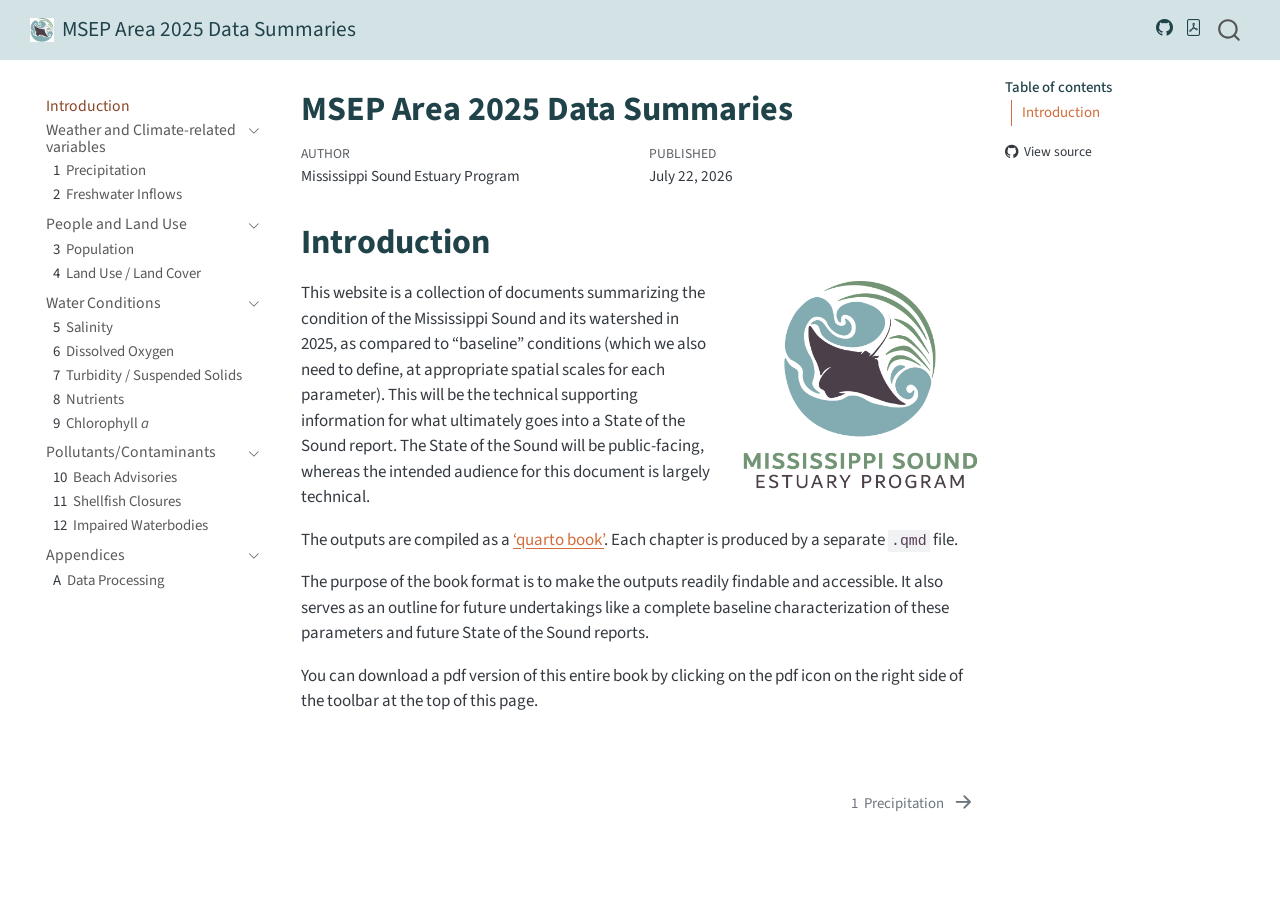
==== _book/index.html @ 16a8433a "added 2025 beach advisory map" ====
<!DOCTYPE html>
<html xmlns="http://www.w3.org/1999/xhtml" lang="en" xml:lang="en"><head>

<meta charset="utf-8">
<meta name="generator" content="quarto-1.8.27">

<meta name="viewport" content="width=device-width, initial-scale=1.0, user-scalable=yes">

<meta name="author" content="Mississippi Sound Estuary Program">
<meta name="dcterms.date" content="2026-07-22">

<title>MSEP Area 2025 Data Summaries</title>
<style>
code{white-space: pre-wrap;}
span.smallcaps{font-variant: small-caps;}
div.columns{display: flex; gap: min(4vw, 1.5em);}
div.column{flex: auto; overflow-x: auto;}
div.hanging-indent{margin-left: 1.5em; text-indent: -1.5em;}
ul.task-list{list-style: none;}
ul.task-list li input[type="checkbox"] {
  width: 0.8em;
  margin: 0 0.8em 0.2em -1em; /* quarto-specific, see https://github.com/quarto-dev/quarto-cli/issues/4556 */ 
  vertical-align: middle;
}
</style>


<script src="site_libs/quarto-nav/quarto-nav.js"></script>
<script src="site_libs/quarto-nav/headroom.min.js"></script>
<script src="site_libs/clipboard/clipboard.min.js"></script>
<script src="site_libs/quarto-search/autocomplete.umd.js"></script>
<script src="site_libs/quarto-search/fuse.min.js"></script>
<script src="site_libs/quarto-search/quarto-search.js"></script>
<meta name="quarto:offset" content="./">
<link href="./precipitation.html" rel="next">
<script src="site_libs/quarto-html/quarto.js" type="module"></script>
<script src="site_libs/quarto-html/tabsets/tabsets.js" type="module"></script>
<script src="site_libs/quarto-html/axe/axe-check.js" type="module"></script>
<script src="site_libs/quarto-html/popper.min.js"></script>
<script src="site_libs/quarto-html/tippy.umd.min.js"></script>
<script src="site_libs/quarto-html/anchor.min.js"></script>
<link href="site_libs/quarto-html/tippy.css" rel="stylesheet">
<link href="site_libs/quarto-html/quarto-syntax-highlighting-ed96de9b727972fe78a7b5d16c58bf87.css" rel="stylesheet" class="quarto-color-scheme" id="quarto-text-highlighting-styles">
<link href="site_libs/quarto-html/quarto-syntax-highlighting-dark-4d9afe2b8d18ee9fa5d0d57b5ed4214d.css" rel="stylesheet" class="quarto-color-scheme quarto-color-alternate" id="quarto-text-highlighting-styles">
<link href="site_libs/quarto-html/quarto-syntax-highlighting-ed96de9b727972fe78a7b5d16c58bf87.css" rel="stylesheet" class="quarto-color-scheme-extra" id="quarto-text-highlighting-styles">
<script src="site_libs/bootstrap/bootstrap.min.js"></script>
<link href="site_libs/bootstrap/bootstrap-icons.css" rel="stylesheet">
<link href="site_libs/bootstrap/bootstrap-bed1615155f68655ef6938729c0dc1a2.min.css" rel="stylesheet" append-hash="true" class="quarto-color-scheme" id="quarto-bootstrap" data-mode="light">
<link href="site_libs/bootstrap/bootstrap-dark-bed1615155f68655ef6938729c0dc1a2.min.css" rel="stylesheet" append-hash="true" class="quarto-color-scheme quarto-color-alternate" id="quarto-bootstrap" data-mode="light">
<link href="site_libs/bootstrap/bootstrap-bed1615155f68655ef6938729c0dc1a2.min.css" rel="stylesheet" append-hash="true" class="quarto-color-scheme-extra" id="quarto-bootstrap" data-mode="light">
<script id="quarto-search-options" type="application/json">{
  "location": "navbar",
  "copy-button": false,
  "collapse-after": 3,
  "panel-placement": "end",
  "type": "overlay",
  "limit": 50,
  "keyboard-shortcut": [
    "f",
    "/",
    "s"
  ],
  "show-item-context": false,
  "language": {
    "search-no-results-text": "No results",
    "search-matching-documents-text": "matching documents",
    "search-copy-link-title": "Copy link to search",
    "search-hide-matches-text": "Hide additional matches",
    "search-more-match-text": "more match in this document",
    "search-more-matches-text": "more matches in this document",
    "search-clear-button-title": "Clear",
    "search-text-placeholder": "",
    "search-detached-cancel-button-title": "Cancel",
    "search-submit-button-title": "Submit",
    "search-label": "Search"
  }
}</script>


<link rel="stylesheet" href="custom.css">
</head>

<body class="nav-sidebar floating nav-fixed quarto-light">

<div id="quarto-search-results"></div>
  <header id="quarto-header" class="headroom fixed-top">
    <nav class="navbar navbar-expand-lg " data-bs-theme="dark">
      <div class="navbar-container container-fluid">
      <div class="navbar-brand-container mx-auto">
    <a href="./index.html" class="navbar-brand navbar-brand-logo">
    <img src="./MSEP-logo2.png" alt="" class="navbar-logo light-content">
    <img src="./MSEP-logo2.png" alt="" class="navbar-logo dark-content">
    </a>
    <a class="navbar-brand" href="./index.html">
    <span class="navbar-title">MSEP Area 2025 Data Summaries</span>
    </a>
  </div>
        <div class="quarto-navbar-tools tools-end">
    <a href="https://github.com/CMEP-MS/msep_2025dataSummary" title="Source Code" class="quarto-navigation-tool px-1" aria-label="Source Code"><i class="bi bi-github"></i></a>
    <a href="./MSEP-Area-2025-Data-Summaries.pdf" title="Download PDF" class="quarto-navigation-tool px-1" aria-label="Download PDF"><i class="bi bi-file-pdf"></i></a>
</div>
          <div id="quarto-search" class="" title="Search"></div>
      </div> <!-- /container-fluid -->
    </nav>
  <nav class="quarto-secondary-nav">
    <div class="container-fluid d-flex">
      <button type="button" class="quarto-btn-toggle btn" data-bs-toggle="collapse" role="button" data-bs-target=".quarto-sidebar-collapse-item" aria-controls="quarto-sidebar" aria-expanded="false" aria-label="Toggle sidebar navigation" onclick="if (window.quartoToggleHeadroom) { window.quartoToggleHeadroom(); }">
        <i class="bi bi-layout-text-sidebar-reverse"></i>
      </button>
        <nav class="quarto-page-breadcrumbs" aria-label="breadcrumb"><ol class="breadcrumb"><li class="breadcrumb-item"><a href="./index.html">Introduction</a></li></ol></nav>
        <a class="flex-grow-1" role="navigation" data-bs-toggle="collapse" data-bs-target=".quarto-sidebar-collapse-item" aria-controls="quarto-sidebar" aria-expanded="false" aria-label="Toggle sidebar navigation" onclick="if (window.quartoToggleHeadroom) { window.quartoToggleHeadroom(); }">      
        </a>
    </div>
  </nav>
</header>
<!-- content -->
<div id="quarto-content" class="quarto-container page-columns page-rows-contents page-layout-article page-navbar">
<!-- sidebar -->
  <nav id="quarto-sidebar" class="sidebar collapse collapse-horizontal quarto-sidebar-collapse-item sidebar-navigation floating overflow-auto">
    <div class="sidebar-menu-container"> 
    <ul class="list-unstyled mt-1">
        <li class="sidebar-item">
  <div class="sidebar-item-container"> 
  <a href="./index.html" class="sidebar-item-text sidebar-link active">
 <span class="menu-text">Introduction</span></a>
  </div>
</li>
        <li class="sidebar-item sidebar-item-section">
      <div class="sidebar-item-container"> 
            <a class="sidebar-item-text sidebar-link text-start" data-bs-toggle="collapse" data-bs-target="#quarto-sidebar-section-1" role="navigation" aria-expanded="true">
 <span class="menu-text">Weather and Climate-related variables</span></a>
          <a class="sidebar-item-toggle text-start" data-bs-toggle="collapse" data-bs-target="#quarto-sidebar-section-1" role="navigation" aria-expanded="true" aria-label="Toggle section">
            <i class="bi bi-chevron-right ms-2"></i>
          </a> 
      </div>
      <ul id="quarto-sidebar-section-1" class="collapse list-unstyled sidebar-section depth1 show">  
          <li class="sidebar-item">
  <div class="sidebar-item-container"> 
  <a href="./precipitation.html" class="sidebar-item-text sidebar-link">
 <span class="menu-text"><span class="chapter-number">1</span>&nbsp; <span class="chapter-title">Precipitation</span></span></a>
  </div>
</li>
          <li class="sidebar-item">
  <div class="sidebar-item-container"> 
  <a href="./freshwater_inflows.html" class="sidebar-item-text sidebar-link">
 <span class="menu-text"><span class="chapter-number">2</span>&nbsp; <span class="chapter-title">Freshwater Inflows</span></span></a>
  </div>
</li>
      </ul>
  </li>
        <li class="sidebar-item sidebar-item-section">
      <div class="sidebar-item-container"> 
            <a class="sidebar-item-text sidebar-link text-start" data-bs-toggle="collapse" data-bs-target="#quarto-sidebar-section-2" role="navigation" aria-expanded="true">
 <span class="menu-text">People and Land Use</span></a>
          <a class="sidebar-item-toggle text-start" data-bs-toggle="collapse" data-bs-target="#quarto-sidebar-section-2" role="navigation" aria-expanded="true" aria-label="Toggle section">
            <i class="bi bi-chevron-right ms-2"></i>
          </a> 
      </div>
      <ul id="quarto-sidebar-section-2" class="collapse list-unstyled sidebar-section depth1 show">  
          <li class="sidebar-item">
  <div class="sidebar-item-container"> 
  <a href="./population.html" class="sidebar-item-text sidebar-link">
 <span class="menu-text"><span class="chapter-number">3</span>&nbsp; <span class="chapter-title">Population</span></span></a>
  </div>
</li>
          <li class="sidebar-item">
  <div class="sidebar-item-container"> 
  <a href="./landuse_landcover.html" class="sidebar-item-text sidebar-link">
 <span class="menu-text"><span class="chapter-number">4</span>&nbsp; <span class="chapter-title">Land Use / Land Cover</span></span></a>
  </div>
</li>
      </ul>
  </li>
        <li class="sidebar-item sidebar-item-section">
      <div class="sidebar-item-container"> 
            <a class="sidebar-item-text sidebar-link text-start" data-bs-toggle="collapse" data-bs-target="#quarto-sidebar-section-3" role="navigation" aria-expanded="true">
 <span class="menu-text">Water Conditions</span></a>
          <a class="sidebar-item-toggle text-start" data-bs-toggle="collapse" data-bs-target="#quarto-sidebar-section-3" role="navigation" aria-expanded="true" aria-label="Toggle section">
            <i class="bi bi-chevron-right ms-2"></i>
          </a> 
      </div>
      <ul id="quarto-sidebar-section-3" class="collapse list-unstyled sidebar-section depth1 show">  
          <li class="sidebar-item">
  <div class="sidebar-item-container"> 
  <a href="./salinity.html" class="sidebar-item-text sidebar-link">
 <span class="menu-text"><span class="chapter-number">5</span>&nbsp; <span class="chapter-title">Salinity</span></span></a>
  </div>
</li>
          <li class="sidebar-item">
  <div class="sidebar-item-container"> 
  <a href="./dissolved_oxygen.html" class="sidebar-item-text sidebar-link">
 <span class="menu-text"><span class="chapter-number">6</span>&nbsp; <span class="chapter-title">Dissolved Oxygen</span></span></a>
  </div>
</li>
          <li class="sidebar-item">
  <div class="sidebar-item-container"> 
  <a href="./turb_tss.html" class="sidebar-item-text sidebar-link">
 <span class="menu-text"><span class="chapter-number">7</span>&nbsp; <span class="chapter-title">Turbidity / Suspended Solids</span></span></a>
  </div>
</li>
          <li class="sidebar-item">
  <div class="sidebar-item-container"> 
  <a href="./nutrients.html" class="sidebar-item-text sidebar-link">
 <span class="menu-text"><span class="chapter-number">8</span>&nbsp; <span class="chapter-title">Nutrients</span></span></a>
  </div>
</li>
          <li class="sidebar-item">
  <div class="sidebar-item-container"> 
  <a href="./chla.html" class="sidebar-item-text sidebar-link">
 <span class="menu-text"><span class="chapter-number">9</span>&nbsp; <span class="chapter-title">Chlorophyll <em>a</em></span></span></a>
  </div>
</li>
      </ul>
  </li>
        <li class="sidebar-item sidebar-item-section">
      <div class="sidebar-item-container"> 
            <a class="sidebar-item-text sidebar-link text-start" data-bs-toggle="collapse" data-bs-target="#quarto-sidebar-section-4" role="navigation" aria-expanded="true">
 <span class="menu-text">Pollutants/Contaminants</span></a>
          <a class="sidebar-item-toggle text-start" data-bs-toggle="collapse" data-bs-target="#quarto-sidebar-section-4" role="navigation" aria-expanded="true" aria-label="Toggle section">
            <i class="bi bi-chevron-right ms-2"></i>
          </a> 
      </div>
      <ul id="quarto-sidebar-section-4" class="collapse list-unstyled sidebar-section depth1 show">  
          <li class="sidebar-item">
  <div class="sidebar-item-container"> 
  <a href="./beach_advisories.html" class="sidebar-item-text sidebar-link">
 <span class="menu-text"><span class="chapter-number">10</span>&nbsp; <span class="chapter-title">Beach Advisories</span></span></a>
  </div>
</li>
          <li class="sidebar-item">
  <div class="sidebar-item-container"> 
  <a href="./shellfish_closures.html" class="sidebar-item-text sidebar-link">
 <span class="menu-text"><span class="chapter-number">11</span>&nbsp; <span class="chapter-title">Shellfish Closures</span></span></a>
  </div>
</li>
          <li class="sidebar-item">
  <div class="sidebar-item-container"> 
  <a href="./impaired_waterbodies.html" class="sidebar-item-text sidebar-link">
 <span class="menu-text"><span class="chapter-number">12</span>&nbsp; <span class="chapter-title">Impaired Waterbodies</span></span></a>
  </div>
</li>
      </ul>
  </li>
        <li class="sidebar-item sidebar-item-section">
      <div class="sidebar-item-container"> 
            <a class="sidebar-item-text sidebar-link text-start" data-bs-toggle="collapse" data-bs-target="#quarto-sidebar-section-5" role="navigation" aria-expanded="true">
 <span class="menu-text">Appendices</span></a>
          <a class="sidebar-item-toggle text-start" data-bs-toggle="collapse" data-bs-target="#quarto-sidebar-section-5" role="navigation" aria-expanded="true" aria-label="Toggle section">
            <i class="bi bi-chevron-right ms-2"></i>
          </a> 
      </div>
      <ul id="quarto-sidebar-section-5" class="collapse list-unstyled sidebar-section depth1 show">  
          <li class="sidebar-item">
  <div class="sidebar-item-container"> 
  <a href="./data_processing.html" class="sidebar-item-text sidebar-link">
 <span class="menu-text"><span class="chapter-number">A</span>&nbsp; <span class="chapter-title">Data Processing</span></span></a>
  </div>
</li>
      </ul>
  </li>
    </ul>
    </div>
</nav>
<div id="quarto-sidebar-glass" class="quarto-sidebar-collapse-item" data-bs-toggle="collapse" data-bs-target=".quarto-sidebar-collapse-item"></div>
<!-- margin-sidebar -->
    <div id="quarto-margin-sidebar" class="sidebar margin-sidebar">
        <nav id="TOC" role="doc-toc" class="toc-active">
    <h2 id="toc-title">Table of contents</h2>
   
  <ul>
  <li><a href="#introduction" id="toc-introduction" class="nav-link active" data-scroll-target="#introduction">Introduction</a></li>
  </ul>
<div class="toc-actions"><ul><li><a href="https://github.com/CMEP-MS/msep_2025dataSummary/blob/main/index.qmd" target="_blank" class="toc-action"><i class="bi bi-github"></i>View source</a></li></ul></div></nav>
    </div>
<!-- main -->
<main class="content" id="quarto-document-content">

<header id="title-block-header" class="quarto-title-block default">
<div class="quarto-title">
<h1 class="title">MSEP Area 2025 Data Summaries</h1>
</div>



<div class="quarto-title-meta">

    <div>
    <div class="quarto-title-meta-heading">Author</div>
    <div class="quarto-title-meta-contents">
             <p>Mississippi Sound Estuary Program </p>
          </div>
  </div>
    
    <div>
    <div class="quarto-title-meta-heading">Published</div>
    <div class="quarto-title-meta-contents">
      <p class="date">July 22, 2026</p>
    </div>
  </div>
  
    
  </div>
  


</header>



<section id="introduction" class="level1 unnumbered">
<h1 class="unnumbered">Introduction</h1><p><img src="MSEP-logo.png" title="MSEP Area 2025 Data Summaries" class="quarto-cover-image nolightbox img-fluid" alt="MSEP logo"></p>
<p>This website is a collection of documents summarizing the condition of the Mississippi Sound and its watershed in 2025, as compared to “baseline” conditions (which we also need to define, at appropriate spatial scales for each parameter). This will be the technical supporting information for what ultimately goes into a State of the Sound report. The State of the Sound will be public-facing, whereas the intended audience for this document is largely technical.</p>
<p>The outputs are compiled as a <a href="https://quarto.org/docs/books/">‘quarto book’</a>. Each chapter is produced by a separate <code>.qmd</code> file.</p>
<p>The purpose of the book format is to make the outputs readily findable and accessible. It also serves as an outline for future undertakings like a complete baseline characterization of these parameters and future State of the Sound reports.</p>
<p>You can download a pdf version of this entire book by clicking on the pdf icon on the right side of the toolbar at the top of this page.</p>


</section>

</main> <!-- /main -->
<script id="quarto-html-after-body" type="application/javascript">
  window.document.addEventListener("DOMContentLoaded", function (event) {
    const icon = "";
    const anchorJS = new window.AnchorJS();
    anchorJS.options = {
      placement: 'right',
      icon: icon
    };
    anchorJS.add('.anchored');
    const isCodeAnnotation = (el) => {
      for (const clz of el.classList) {
        if (clz.startsWith('code-annotation-')) {                     
          return true;
        }
      }
      return false;
    }
    const onCopySuccess = function(e) {
      // button target
      const button = e.trigger;
      // don't keep focus
      button.blur();
      // flash "checked"
      button.classList.add('code-copy-button-checked');
      var currentTitle = button.getAttribute("title");
      button.setAttribute("title", "Copied!");
      let tooltip;
      if (window.bootstrap) {
        button.setAttribute("data-bs-toggle", "tooltip");
        button.setAttribute("data-bs-placement", "left");
        button.setAttribute("data-bs-title", "Copied!");
        tooltip = new bootstrap.Tooltip(button, 
          { trigger: "manual", 
            customClass: "code-copy-button-tooltip",
            offset: [0, -8]});
        tooltip.show();    
      }
      setTimeout(function() {
        if (tooltip) {
          tooltip.hide();
          button.removeAttribute("data-bs-title");
          button.removeAttribute("data-bs-toggle");
          button.removeAttribute("data-bs-placement");
        }
        button.setAttribute("title", currentTitle);
        button.classList.remove('code-copy-button-checked');
      }, 1000);
      // clear code selection
      e.clearSelection();
    }
    const getTextToCopy = function(trigger) {
      const outerScaffold = trigger.parentElement.cloneNode(true);
      const codeEl = outerScaffold.querySelector('code');
      for (const childEl of codeEl.children) {
        if (isCodeAnnotation(childEl)) {
          childEl.remove();
        }
      }
      return codeEl.innerText;
    }
    const clipboard = new window.ClipboardJS('.code-copy-button:not([data-in-quarto-modal])', {
      text: getTextToCopy
    });
    clipboard.on('success', onCopySuccess);
    if (window.document.getElementById('quarto-embedded-source-code-modal')) {
      const clipboardModal = new window.ClipboardJS('.code-copy-button[data-in-quarto-modal]', {
        text: getTextToCopy,
        container: window.document.getElementById('quarto-embedded-source-code-modal')
      });
      clipboardModal.on('success', onCopySuccess);
    }
      var localhostRegex = new RegExp(/^(?:http|https):\/\/localhost\:?[0-9]*\//);
      var mailtoRegex = new RegExp(/^mailto:/);
        var filterRegex = new RegExp('/' + window.location.host + '/');
      var isInternal = (href) => {
          return filterRegex.test(href) || localhostRegex.test(href) || mailtoRegex.test(href);
      }
      // Inspect non-navigation links and adorn them if external
     var links = window.document.querySelectorAll('a[href]:not(.nav-link):not(.navbar-brand):not(.toc-action):not(.sidebar-link):not(.sidebar-item-toggle):not(.pagination-link):not(.no-external):not([aria-hidden]):not(.dropdown-item):not(.quarto-navigation-tool):not(.about-link)');
      for (var i=0; i<links.length; i++) {
        const link = links[i];
        if (!isInternal(link.href)) {
          // undo the damage that might have been done by quarto-nav.js in the case of
          // links that we want to consider external
          if (link.dataset.originalHref !== undefined) {
            link.href = link.dataset.originalHref;
          }
        }
      }
    function tippyHover(el, contentFn, onTriggerFn, onUntriggerFn) {
      const config = {
        allowHTML: true,
        maxWidth: 500,
        delay: 100,
        arrow: false,
        appendTo: function(el) {
            return el.parentElement;
        },
        interactive: true,
        interactiveBorder: 10,
        theme: 'quarto',
        placement: 'bottom-start',
      };
      if (contentFn) {
        config.content = contentFn;
      }
      if (onTriggerFn) {
        config.onTrigger = onTriggerFn;
      }
      if (onUntriggerFn) {
        config.onUntrigger = onUntriggerFn;
      }
      window.tippy(el, config); 
    }
    const noterefs = window.document.querySelectorAll('a[role="doc-noteref"]');
    for (var i=0; i<noterefs.length; i++) {
      const ref = noterefs[i];
      tippyHover(ref, function() {
        // use id or data attribute instead here
        let href = ref.getAttribute('data-footnote-href') || ref.getAttribute('href');
        try { href = new URL(href).hash; } catch {}
        const id = href.replace(/^#\/?/, "");
        const note = window.document.getElementById(id);
        if (note) {
          return note.innerHTML;
        } else {
          return "";
        }
      });
    }
    const xrefs = window.document.querySelectorAll('a.quarto-xref');
    const processXRef = (id, note) => {
      // Strip column container classes
      const stripColumnClz = (el) => {
        el.classList.remove("page-full", "page-columns");
        if (el.children) {
          for (const child of el.children) {
            stripColumnClz(child);
          }
        }
      }
      stripColumnClz(note)
      if (id === null || id.startsWith('sec-')) {
        // Special case sections, only their first couple elements
        const container = document.createElement("div");
        if (note.children && note.children.length > 2) {
          container.appendChild(note.children[0].cloneNode(true));
          for (let i = 1; i < note.children.length; i++) {
            const child = note.children[i];
            if (child.tagName === "P" && child.innerText === "") {
              continue;
            } else {
              container.appendChild(child.cloneNode(true));
              break;
            }
          }
          if (window.Quarto?.typesetMath) {
            window.Quarto.typesetMath(container);
          }
          return container.innerHTML
        } else {
          if (window.Quarto?.typesetMath) {
            window.Quarto.typesetMath(note);
          }
          return note.innerHTML;
        }
      } else {
        // Remove any anchor links if they are present
        const anchorLink = note.querySelector('a.anchorjs-link');
        if (anchorLink) {
          anchorLink.remove();
        }
        if (window.Quarto?.typesetMath) {
          window.Quarto.typesetMath(note);
        }
        if (note.classList.contains("callout")) {
          return note.outerHTML;
        } else {
          return note.innerHTML;
        }
      }
    }
    for (var i=0; i<xrefs.length; i++) {
      const xref = xrefs[i];
      tippyHover(xref, undefined, function(instance) {
        instance.disable();
        let url = xref.getAttribute('href');
        let hash = undefined; 
        if (url.startsWith('#')) {
          hash = url;
        } else {
          try { hash = new URL(url).hash; } catch {}
        }
        if (hash) {
          const id = hash.replace(/^#\/?/, "");
          const note = window.document.getElementById(id);
          if (note !== null) {
            try {
              const html = processXRef(id, note.cloneNode(true));
              instance.setContent(html);
            } finally {
              instance.enable();
              instance.show();
            }
          } else {
            // See if we can fetch this
            fetch(url.split('#')[0])
            .then(res => res.text())
            .then(html => {
              const parser = new DOMParser();
              const htmlDoc = parser.parseFromString(html, "text/html");
              const note = htmlDoc.getElementById(id);
              if (note !== null) {
                const html = processXRef(id, note);
                instance.setContent(html);
              } 
            }).finally(() => {
              instance.enable();
              instance.show();
            });
          }
        } else {
          // See if we can fetch a full url (with no hash to target)
          // This is a special case and we should probably do some content thinning / targeting
          fetch(url)
          .then(res => res.text())
          .then(html => {
            const parser = new DOMParser();
            const htmlDoc = parser.parseFromString(html, "text/html");
            const note = htmlDoc.querySelector('main.content');
            if (note !== null) {
              // This should only happen for chapter cross references
              // (since there is no id in the URL)
              // remove the first header
              if (note.children.length > 0 && note.children[0].tagName === "HEADER") {
                note.children[0].remove();
              }
              const html = processXRef(null, note);
              instance.setContent(html);
            } 
          }).finally(() => {
            instance.enable();
            instance.show();
          });
        }
      }, function(instance) {
      });
    }
        let selectedAnnoteEl;
        const selectorForAnnotation = ( cell, annotation) => {
          let cellAttr = 'data-code-cell="' + cell + '"';
          let lineAttr = 'data-code-annotation="' +  annotation + '"';
          const selector = 'span[' + cellAttr + '][' + lineAttr + ']';
          return selector;
        }
        const selectCodeLines = (annoteEl) => {
          const doc = window.document;
          const targetCell = annoteEl.getAttribute("data-target-cell");
          const targetAnnotation = annoteEl.getAttribute("data-target-annotation");
          const annoteSpan = window.document.querySelector(selectorForAnnotation(targetCell, targetAnnotation));
          const lines = annoteSpan.getAttribute("data-code-lines").split(",");
          const lineIds = lines.map((line) => {
            return targetCell + "-" + line;
          })
          let top = null;
          let height = null;
          let parent = null;
          if (lineIds.length > 0) {
              //compute the position of the single el (top and bottom and make a div)
              const el = window.document.getElementById(lineIds[0]);
              top = el.offsetTop;
              height = el.offsetHeight;
              parent = el.parentElement.parentElement;
            if (lineIds.length > 1) {
              const lastEl = window.document.getElementById(lineIds[lineIds.length - 1]);
              const bottom = lastEl.offsetTop + lastEl.offsetHeight;
              height = bottom - top;
            }
            if (top !== null && height !== null && parent !== null) {
              // cook up a div (if necessary) and position it 
              let div = window.document.getElementById("code-annotation-line-highlight");
              if (div === null) {
                div = window.document.createElement("div");
                div.setAttribute("id", "code-annotation-line-highlight");
                div.style.position = 'absolute';
                parent.appendChild(div);
              }
              div.style.top = top - 2 + "px";
              div.style.height = height + 4 + "px";
              div.style.left = 0;
              let gutterDiv = window.document.getElementById("code-annotation-line-highlight-gutter");
              if (gutterDiv === null) {
                gutterDiv = window.document.createElement("div");
                gutterDiv.setAttribute("id", "code-annotation-line-highlight-gutter");
                gutterDiv.style.position = 'absolute';
                const codeCell = window.document.getElementById(targetCell);
                const gutter = codeCell.querySelector('.code-annotation-gutter');
                gutter.appendChild(gutterDiv);
              }
              gutterDiv.style.top = top - 2 + "px";
              gutterDiv.style.height = height + 4 + "px";
            }
            selectedAnnoteEl = annoteEl;
          }
        };
        const unselectCodeLines = () => {
          const elementsIds = ["code-annotation-line-highlight", "code-annotation-line-highlight-gutter"];
          elementsIds.forEach((elId) => {
            const div = window.document.getElementById(elId);
            if (div) {
              div.remove();
            }
          });
          selectedAnnoteEl = undefined;
        };
          // Handle positioning of the toggle
      window.addEventListener(
        "resize",
        throttle(() => {
          elRect = undefined;
          if (selectedAnnoteEl) {
            selectCodeLines(selectedAnnoteEl);
          }
        }, 10)
      );
      function throttle(fn, ms) {
      let throttle = false;
      let timer;
        return (...args) => {
          if(!throttle) { // first call gets through
              fn.apply(this, args);
              throttle = true;
          } else { // all the others get throttled
              if(timer) clearTimeout(timer); // cancel #2
              timer = setTimeout(() => {
                fn.apply(this, args);
                timer = throttle = false;
              }, ms);
          }
        };
      }
        // Attach click handler to the DT
        const annoteDls = window.document.querySelectorAll('dt[data-target-cell]');
        for (const annoteDlNode of annoteDls) {
          annoteDlNode.addEventListener('click', (event) => {
            const clickedEl = event.target;
            if (clickedEl !== selectedAnnoteEl) {
              unselectCodeLines();
              const activeEl = window.document.querySelector('dt[data-target-cell].code-annotation-active');
              if (activeEl) {
                activeEl.classList.remove('code-annotation-active');
              }
              selectCodeLines(clickedEl);
              clickedEl.classList.add('code-annotation-active');
            } else {
              // Unselect the line
              unselectCodeLines();
              clickedEl.classList.remove('code-annotation-active');
            }
          });
        }
    const findCites = (el) => {
      const parentEl = el.parentElement;
      if (parentEl) {
        const cites = parentEl.dataset.cites;
        if (cites) {
          return {
            el,
            cites: cites.split(' ')
          };
        } else {
          return findCites(el.parentElement)
        }
      } else {
        return undefined;
      }
    };
    var bibliorefs = window.document.querySelectorAll('a[role="doc-biblioref"]');
    for (var i=0; i<bibliorefs.length; i++) {
      const ref = bibliorefs[i];
      const citeInfo = findCites(ref);
      if (citeInfo) {
        tippyHover(citeInfo.el, function() {
          var popup = window.document.createElement('div');
          citeInfo.cites.forEach(function(cite) {
            var citeDiv = window.document.createElement('div');
            citeDiv.classList.add('hanging-indent');
            citeDiv.classList.add('csl-entry');
            var biblioDiv = window.document.getElementById('ref-' + cite);
            if (biblioDiv) {
              citeDiv.innerHTML = biblioDiv.innerHTML;
            }
            popup.appendChild(citeDiv);
          });
          return popup.innerHTML;
        });
      }
    }
  });
  </script>
<nav class="page-navigation">
  <div class="nav-page nav-page-previous">
  </div>
  <div class="nav-page nav-page-next">
      <a href="./precipitation.html" class="pagination-link" aria-label="Precipitation">
        <span class="nav-page-text"><span class="chapter-number">1</span>&nbsp; <span class="chapter-title">Precipitation</span></span> <i class="bi bi-arrow-right-short"></i>
      </a>
  </div>
</nav>
</div> <!-- /content -->




<footer class="footer"><div class="nav-footer"><div class="nav-footer-center"><div class="toc-actions d-sm-block d-md-none"><ul><li><a href="https://github.com/CMEP-MS/msep_2025dataSummary/blob/main/index.qmd" target="_blank" class="toc-action"><i class="bi bi-github"></i>View source</a></li></ul></div></div></div></footer></body></html>
---- _book/site_libs/quarto-html/tippy.css ----
.tippy-box[data-animation=fade][data-state=hidden]{opacity:0}[data-tippy-root]{max-width:calc(100vw - 10px)}.tippy-box{position:relative;background-color:#333;color:#fff;border-radius:4px;font-size:14px;line-height:1.4;white-space:normal;outline:0;transition-property:transform,visibility,opacity}.tippy-box[data-placement^=top]>.tippy-arrow{bottom:0}.tippy-box[data-placement^=top]>.tippy-arrow:before{bottom:-7px;left:0;border-width:8px 8px 0;border-top-color:initial;transform-origin:center top}.tippy-box[data-placement^=bottom]>.tippy-arrow{top:0}.tippy-box[data-placement^=bottom]>.tippy-arrow:before{top:-7px;left:0;border-width:0 8px 8px;border-bottom-color:initial;transform-origin:center bottom}.tippy-box[data-placement^=left]>.tippy-arrow{right:0}.tippy-box[data-placement^=left]>.tippy-arrow:before{border-width:8px 0 8px 8px;border-left-color:initial;right:-7px;transform-origin:center left}.tippy-box[data-placement^=right]>.tippy-arrow{left:0}.tippy-box[data-placement^=right]>.tippy-arrow:before{left:-7px;border-width:8px 8px 8px 0;border-right-color:initial;transform-origin:center right}.tippy-box[data-inertia][data-state=visible]{transition-timing-function:cubic-bezier(.54,1.5,.38,1.11)}.tippy-arrow{width:16px;height:16px;color:#333}.tippy-arrow:before{content:"";position:absolute;border-color:transparent;border-style:solid}.tippy-content{position:relative;padding:5px 9px;z-index:1}
---- _book/site_libs/quarto-html/quarto-syntax-highlighting-ed96de9b727972fe78a7b5d16c58bf87.css ----
/* quarto syntax highlight colors */
:root {
  --quarto-hl-ot-color: #003B4F;
  --quarto-hl-at-color: #657422;
  --quarto-hl-ss-color: #20794D;
  --quarto-hl-an-color: #5E5E5E;
  --quarto-hl-fu-color: #4758AB;
  --quarto-hl-st-color: #20794D;
  --quarto-hl-cf-color: #003B4F;
  --quarto-hl-op-color: #5E5E5E;
  --quarto-hl-er-color: #AD0000;
  --quarto-hl-bn-color: #AD0000;
  --quarto-hl-al-color: #AD0000;
  --quarto-hl-va-color: #111111;
  --quarto-hl-bu-color: inherit;
  --quarto-hl-ex-color: inherit;
  --quarto-hl-pp-color: #AD0000;
  --quarto-hl-in-color: #5E5E5E;
  --quarto-hl-vs-color: #20794D;
  --quarto-hl-wa-color: #5E5E5E;
  --quarto-hl-do-color: #5E5E5E;
  --quarto-hl-im-color: #00769E;
  --quarto-hl-ch-color: #20794D;
  --quarto-hl-dt-color: #AD0000;
  --quarto-hl-fl-color: #AD0000;
  --quarto-hl-co-color: #5E5E5E;
  --quarto-hl-cv-color: #5E5E5E;
  --quarto-hl-cn-color: #8f5902;
  --quarto-hl-sc-color: #5E5E5E;
  --quarto-hl-dv-color: #AD0000;
  --quarto-hl-kw-color: #003B4F;
}

/* other quarto variables */
:root {
  --quarto-font-monospace: SFMono-Regular, Menlo, Monaco, Consolas, "Liberation Mono", "Courier New", monospace;
}

/* syntax highlight based on Pandoc's rules */
pre > code.sourceCode > span {
  color: #003B4F;
}

code.sourceCode > span {
  color: #003B4F;
}

div.sourceCode,
div.sourceCode pre.sourceCode {
  color: #003B4F;
}

/* Normal */
code span {
  color: #003B4F;
}

/* Alert */
code span.al {
  color: #AD0000;
  font-style: inherit;
}

/* Annotation */
code span.an {
  color: #5E5E5E;
  font-style: inherit;
}

/* Attribute */
code span.at {
  color: #657422;
  font-style: inherit;
}

/* BaseN */
code span.bn {
  color: #AD0000;
  font-style: inherit;
}

/* BuiltIn */
code span.bu {
  font-style: inherit;
}

/* ControlFlow */
code span.cf {
  color: #003B4F;
  font-weight: bold;
  font-style: inherit;
}

/* Char */
code span.ch {
  color: #20794D;
  font-style: inherit;
}

/* Constant */
code span.cn {
  color: #8f5902;
  font-style: inherit;
}

/* Comment */
code span.co {
  color: #5E5E5E;
  font-style: inherit;
}

/* CommentVar */
code span.cv {
  color: #5E5E5E;
  font-style: italic;
}

/* Documentation */
code span.do {
  color: #5E5E5E;
  font-style: italic;
}

/* DataType */
code span.dt {
  color: #AD0000;
  font-style: inherit;
}

/* DecVal */
code span.dv {
  color: #AD0000;
  font-style: inherit;
}

/* Error */
code span.er {
  color: #AD0000;
  font-style: inherit;
}

/* Extension */
code span.ex {
  font-style: inherit;
}

/* Float */
code span.fl {
  color: #AD0000;
  font-style: inherit;
}

/* Function */
code span.fu {
  color: #4758AB;
  font-style: inherit;
}

/* Import */
code span.im {
  color: #00769E;
  font-style: inherit;
}

/* Information */
code span.in {
  color: #5E5E5E;
  font-style: inherit;
}

/* Keyword */
code span.kw {
  color: #003B4F;
  font-weight: bold;
  font-style: inherit;
}

/* Operator */
code span.op {
  color: #5E5E5E;
  font-style: inherit;
}

/* Other */
code span.ot {
  color: #003B4F;
  font-style: inherit;
}

/* Preprocessor */
code span.pp {
  color: #AD0000;
  font-style: inherit;
}

/* SpecialChar */
code span.sc {
  color: #5E5E5E;
  font-style: inherit;
}

/* SpecialString */
code span.ss {
  color: #20794D;
  font-style: inherit;
}

/* String */
code span.st {
  color: #20794D;
  font-style: inherit;
}

/* Variable */
code span.va {
  color: #111111;
  font-style: inherit;
}

/* VerbatimString */
code span.vs {
  color: #20794D;
  font-style: inherit;
}

/* Warning */
code span.wa {
  color: #5E5E5E;
  font-style: italic;
}

.prevent-inlining {
  content: "</";
}

/*# sourceMappingURL=0920dd6d7437995b8cdf7429764427b1.css.map */
---- _book/site_libs/quarto-html/quarto-syntax-highlighting-dark-4d9afe2b8d18ee9fa5d0d57b5ed4214d.css ----
/* quarto syntax highlight colors */
:root {
  --quarto-hl-al-color: #f07178;
  --quarto-hl-an-color: #d4d0ab;
  --quarto-hl-at-color: #00e0e0;
  --quarto-hl-bn-color: #d4d0ab;
  --quarto-hl-bu-color: #abe338;
  --quarto-hl-ch-color: #abe338;
  --quarto-hl-co-color: #f8f8f2;
  --quarto-hl-cv-color: #ffd700;
  --quarto-hl-cn-color: #ffd700;
  --quarto-hl-cf-color: #ffa07a;
  --quarto-hl-dt-color: #ffa07a;
  --quarto-hl-dv-color: #d4d0ab;
  --quarto-hl-do-color: #f8f8f2;
  --quarto-hl-er-color: #f07178;
  --quarto-hl-ex-color: #00e0e0;
  --quarto-hl-fl-color: #d4d0ab;
  --quarto-hl-fu-color: #ffa07a;
  --quarto-hl-im-color: #abe338;
  --quarto-hl-in-color: #d4d0ab;
  --quarto-hl-kw-color: #ffa07a;
  --quarto-hl-op-color: #ffa07a;
  --quarto-hl-ot-color: #00e0e0;
  --quarto-hl-pp-color: #dcc6e0;
  --quarto-hl-re-color: #00e0e0;
  --quarto-hl-sc-color: #abe338;
  --quarto-hl-ss-color: #abe338;
  --quarto-hl-st-color: #abe338;
  --quarto-hl-va-color: #00e0e0;
  --quarto-hl-vs-color: #abe338;
  --quarto-hl-wa-color: #dcc6e0;
}

/* other quarto variables */
:root {
  --quarto-font-monospace: SFMono-Regular, Menlo, Monaco, Consolas, "Liberation Mono", "Courier New", monospace;
}

/* syntax highlight based on Pandoc's rules */
pre > code.sourceCode > span {
  color: #f8f8f2;
}

code.sourceCode > span {
  color: #f8f8f2;
}

div.sourceCode,
div.sourceCode pre.sourceCode {
  color: #f8f8f2;
}

/* Normal */
code span {
  color: #f8f8f2;
}

/* Alert */
code span.al {
  color: #f07178;
}

/* Annotation */
code span.an {
  color: #d4d0ab;
}

/* Attribute */
code span.at {
  color: #00e0e0;
}

/* BaseN */
code span.bn {
  color: #d4d0ab;
}

/* BuiltIn */
code span.bu {
  color: #abe338;
}

/* ControlFlow */
code span.cf {
  font-weight: bold;
  color: #ffa07a;
}

/* Char */
code span.ch {
  color: #abe338;
}

/* Constant */
code span.cn {
  color: #ffd700;
}

/* Comment */
code span.co {
  font-style: italic;
  color: #f8f8f2;
}

/* CommentVar */
code span.cv {
  color: #ffd700;
}

/* Documentation */
code span.do {
  color: #f8f8f2;
}

/* DataType */
code span.dt {
  color: #ffa07a;
}

/* DecVal */
code span.dv {
  color: #d4d0ab;
}

/* Error */
code span.er {
  color: #f07178;
  text-decoration: underline;
}

/* Extension */
code span.ex {
  font-weight: bold;
  color: #00e0e0;
}

/* Float */
code span.fl {
  color: #d4d0ab;
}

/* Function */
code span.fu {
  color: #ffa07a;
}

/* Import */
code span.im {
  color: #abe338;
}

/* Information */
code span.in {
  color: #d4d0ab;
}

/* Keyword */
code span.kw {
  font-weight: bold;
  color: #ffa07a;
}

/* Operator */
code span.op {
  color: #ffa07a;
}

/* Other */
code span.ot {
  color: #00e0e0;
}

/* Preprocessor */
code span.pp {
  color: #dcc6e0;
}

/* RegionMarker */
code span.re {
  background-color: #f8f8f2;
  color: #00e0e0;
}

/* SpecialChar */
code span.sc {
  color: #abe338;
}

/* SpecialString */
code span.ss {
  color: #abe338;
}

/* String */
code span.st {
  color: #abe338;
}

/* Variable */
code span.va {
  color: #00e0e0;
}

/* VerbatimString */
code span.vs {
  color: #abe338;
}

/* Warning */
code span.wa {
  color: #dcc6e0;
}

.prevent-inlining {
  content: "</";
}

/*# sourceMappingURL=86edf53ecdff796acf02dbceed379426.css.map */
---- _book/site_libs/quarto-html/quarto-syntax-highlighting-ed96de9b727972fe78a7b5d16c58bf87.css ----
/* quarto syntax highlight colors */
:root {
  --quarto-hl-ot-color: #003B4F;
  --quarto-hl-at-color: #657422;
  --quarto-hl-ss-color: #20794D;
  --quarto-hl-an-color: #5E5E5E;
  --quarto-hl-fu-color: #4758AB;
  --quarto-hl-st-color: #20794D;
  --quarto-hl-cf-color: #003B4F;
  --quarto-hl-op-color: #5E5E5E;
  --quarto-hl-er-color: #AD0000;
  --quarto-hl-bn-color: #AD0000;
  --quarto-hl-al-color: #AD0000;
  --quarto-hl-va-color: #111111;
  --quarto-hl-bu-color: inherit;
  --quarto-hl-ex-color: inherit;
  --quarto-hl-pp-color: #AD0000;
  --quarto-hl-in-color: #5E5E5E;
  --quarto-hl-vs-color: #20794D;
  --quarto-hl-wa-color: #5E5E5E;
  --quarto-hl-do-color: #5E5E5E;
  --quarto-hl-im-color: #00769E;
  --quarto-hl-ch-color: #20794D;
  --quarto-hl-dt-color: #AD0000;
  --quarto-hl-fl-color: #AD0000;
  --quarto-hl-co-color: #5E5E5E;
  --quarto-hl-cv-color: #5E5E5E;
  --quarto-hl-cn-color: #8f5902;
  --quarto-hl-sc-color: #5E5E5E;
  --quarto-hl-dv-color: #AD0000;
  --quarto-hl-kw-color: #003B4F;
}

/* other quarto variables */
:root {
  --quarto-font-monospace: SFMono-Regular, Menlo, Monaco, Consolas, "Liberation Mono", "Courier New", monospace;
}

/* syntax highlight based on Pandoc's rules */
pre > code.sourceCode > span {
  color: #003B4F;
}

code.sourceCode > span {
  color: #003B4F;
}

div.sourceCode,
div.sourceCode pre.sourceCode {
  color: #003B4F;
}

/* Normal */
code span {
  color: #003B4F;
}

/* Alert */
code span.al {
  color: #AD0000;
  font-style: inherit;
}

/* Annotation */
code span.an {
  color: #5E5E5E;
  font-style: inherit;
}

/* Attribute */
code span.at {
  color: #657422;
  font-style: inherit;
}

/* BaseN */
code span.bn {
  color: #AD0000;
  font-style: inherit;
}

/* BuiltIn */
code span.bu {
  font-style: inherit;
}

/* ControlFlow */
code span.cf {
  color: #003B4F;
  font-weight: bold;
  font-style: inherit;
}

/* Char */
code span.ch {
  color: #20794D;
  font-style: inherit;
}

/* Constant */
code span.cn {
  color: #8f5902;
  font-style: inherit;
}

/* Comment */
code span.co {
  color: #5E5E5E;
  font-style: inherit;
}

/* CommentVar */
code span.cv {
  color: #5E5E5E;
  font-style: italic;
}

/* Documentation */
code span.do {
  color: #5E5E5E;
  font-style: italic;
}

/* DataType */
code span.dt {
  color: #AD0000;
  font-style: inherit;
}

/* DecVal */
code span.dv {
  color: #AD0000;
  font-style: inherit;
}

/* Error */
code span.er {
  color: #AD0000;
  font-style: inherit;
}

/* Extension */
code span.ex {
  font-style: inherit;
}

/* Float */
code span.fl {
  color: #AD0000;
  font-style: inherit;
}

/* Function */
code span.fu {
  color: #4758AB;
  font-style: inherit;
}

/* Import */
code span.im {
  color: #00769E;
  font-style: inherit;
}

/* Information */
code span.in {
  color: #5E5E5E;
  font-style: inherit;
}

/* Keyword */
code span.kw {
  color: #003B4F;
  font-weight: bold;
  font-style: inherit;
}

/* Operator */
code span.op {
  color: #5E5E5E;
  font-style: inherit;
}

/* Other */
code span.ot {
  color: #003B4F;
  font-style: inherit;
}

/* Preprocessor */
code span.pp {
  color: #AD0000;
  font-style: inherit;
}

/* SpecialChar */
code span.sc {
  color: #5E5E5E;
  font-style: inherit;
}

/* SpecialString */
code span.ss {
  color: #20794D;
  font-style: inherit;
}

/* String */
code span.st {
  color: #20794D;
  font-style: inherit;
}

/* Variable */
code span.va {
  color: #111111;
  font-style: inherit;
}

/* VerbatimString */
code span.vs {
  color: #20794D;
  font-style: inherit;
}

/* Warning */
code span.wa {
  color: #5E5E5E;
  font-style: italic;
}

.prevent-inlining {
  content: "</";
}

/*# sourceMappingURL=0920dd6d7437995b8cdf7429764427b1.css.map */
---- _book/custom.css ----
/* Navbar background color */
.navbar {
  background-color: #d3e2e5 !important;
}

/* Navbar text and links */
.navbar-dark .navbar-nav .nav-link,
.navbar-light .navbar-nav .nav-link,
.navbar-brand,
.navbar .navbar-brand {
  color: #20434a !important;
}

/* All navbar icons and buttons */
.navbar a,
.navbar button,
.navbar .quarto-navbar-tools a,
.navbar .quarto-navbar-tools button {
  color: #20434a !important;
}

/* Make all child divs in a tmap legend left-aligned */
.info.legend > div {
  text-align: left !important;
}

/* Nice formatting for population numbers */
.summary-numberA {
  font-size: 1.5em;
  color: #82acb2;
  margin-left: 2em;
  font-weight: bold;
}

.summary-numberB {
  font-size: 1.5em;
  color: #d26c3a;
  margin-left: 2em;
  font-weight: bold;
}
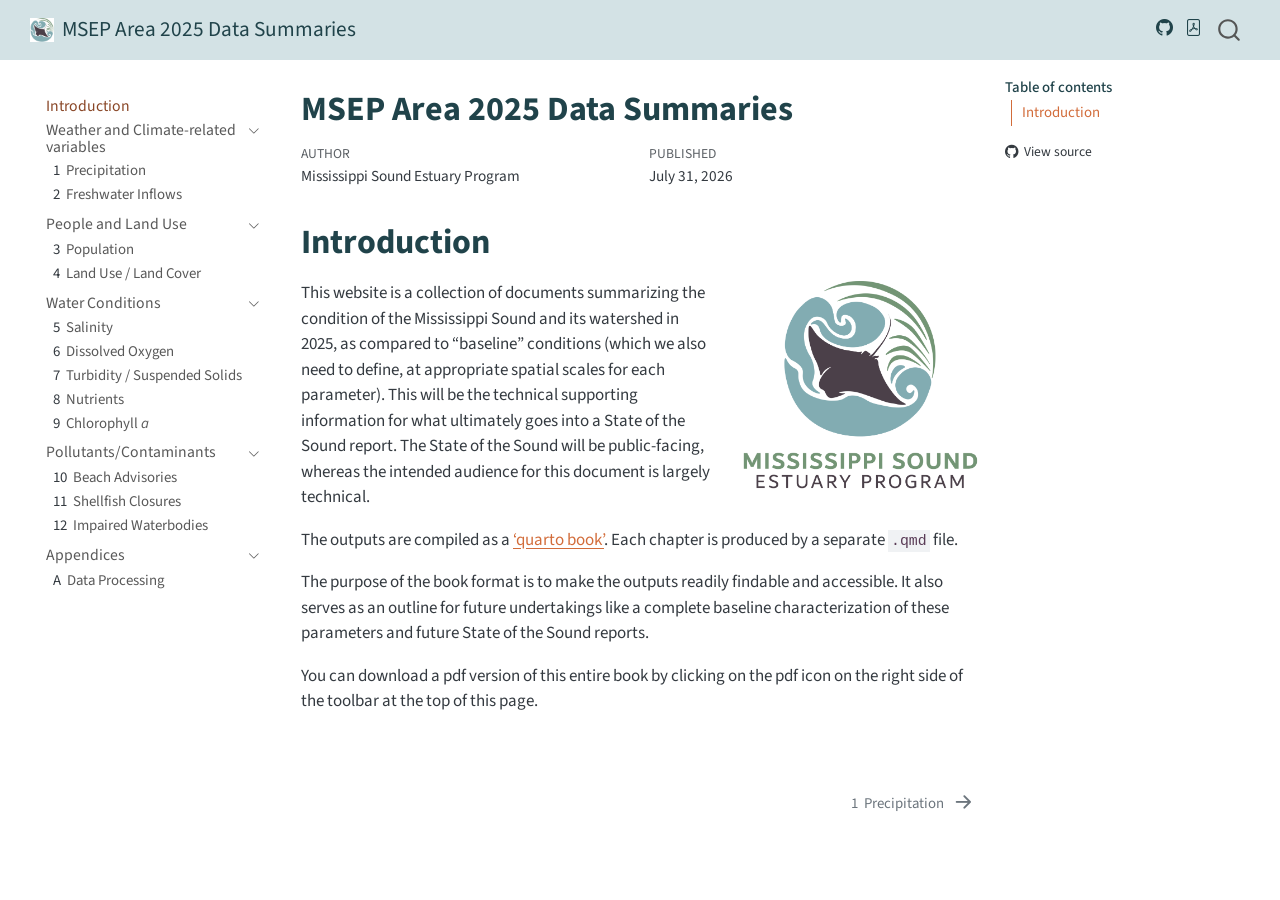
==== commit 79cd2fd9: "added precip" ====
--- a/_book/index.html
+++ b/_book/index.html
@@ -7,7 +7,7 @@
 <meta name="viewport" content="width=device-width, initial-scale=1.0, user-scalable=yes">
 
 <meta name="author" content="Mississippi Sound Estuary Program">
-<meta name="dcterms.date" content="2026-07-22">
+<meta name="dcterms.date" content="2026-07-31">
 
 <title>MSEP Area 2025 Data Summaries</title>
 <style>
@@ -294,7 +294,7 @@
     <div>
     <div class="quarto-title-meta-heading">Published</div>
     <div class="quarto-title-meta-contents">
-      <p class="date">July 22, 2026</p>
+      <p class="date">July 31, 2026</p>
     </div>
   </div>
   
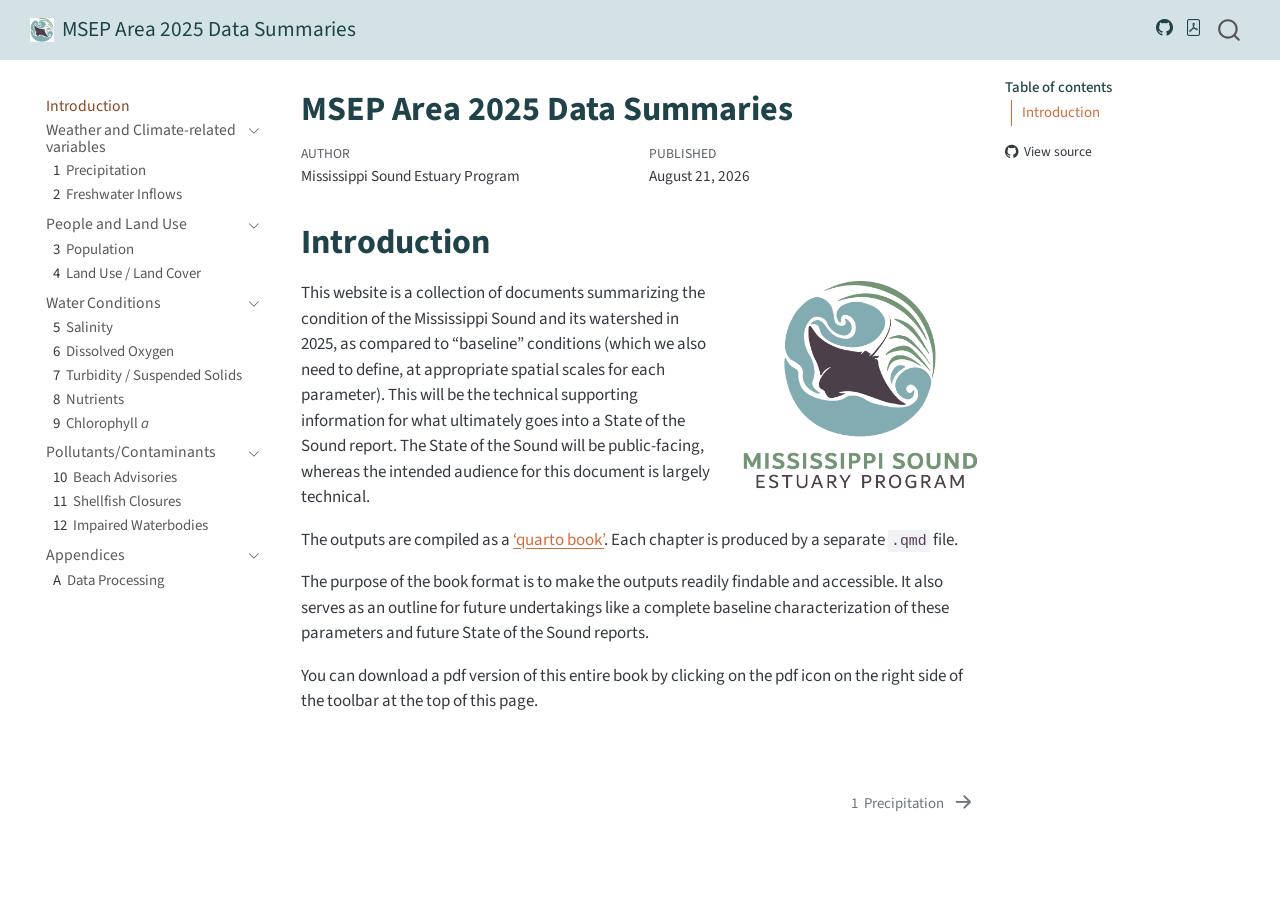
==== commit 3ebaa505: "added precip anomalies" ====
--- a/_book/index.html
+++ b/_book/index.html
@@ -7,7 +7,7 @@
 <meta name="viewport" content="width=device-width, initial-scale=1.0, user-scalable=yes">
 
 <meta name="author" content="Mississippi Sound Estuary Program">
-<meta name="dcterms.date" content="2026-07-31">
+<meta name="dcterms.date" content="2026-08-21">
 
 <title>MSEP Area 2025 Data Summaries</title>
 <style>
@@ -294,7 +294,7 @@
     <div>
     <div class="quarto-title-meta-heading">Published</div>
     <div class="quarto-title-meta-contents">
-      <p class="date">July 31, 2026</p>
+      <p class="date">August 21, 2026</p>
     </div>
   </div>
   
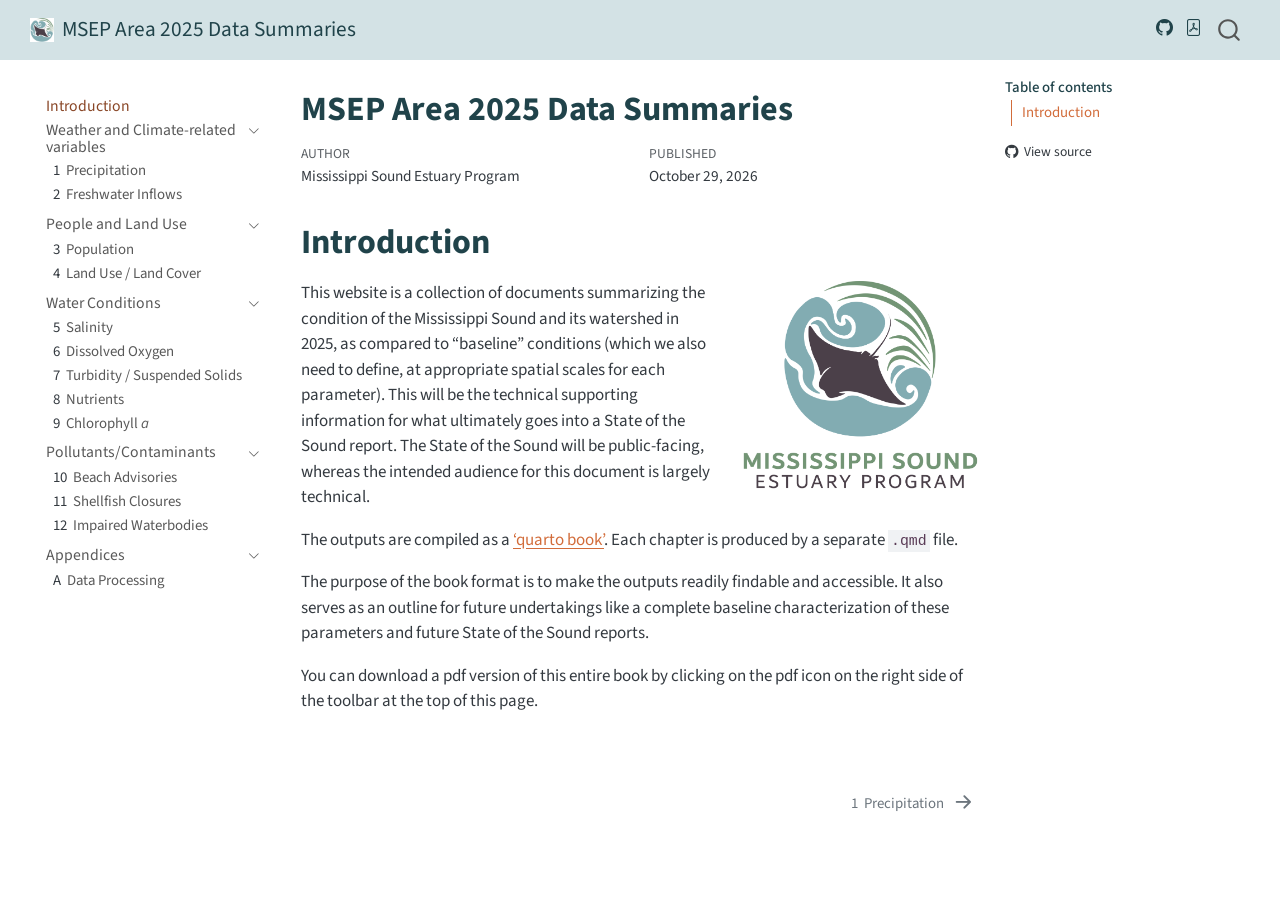
==== commit 8365b191: "updated maps to use tmap_hydro" ====
--- a/_book/index.html
+++ b/_book/index.html
@@ -7,7 +7,7 @@
 <meta name="viewport" content="width=device-width, initial-scale=1.0, user-scalable=yes">
 
 <meta name="author" content="Mississippi Sound Estuary Program">
-<meta name="dcterms.date" content="2026-08-21">
+<meta name="dcterms.date" content="2026-10-29">
 
 <title>MSEP Area 2025 Data Summaries</title>
 <style>
@@ -294,7 +294,7 @@
     <div>
     <div class="quarto-title-meta-heading">Published</div>
     <div class="quarto-title-meta-contents">
-      <p class="date">August 21, 2026</p>
+      <p class="date">October 29, 2026</p>
     </div>
   </div>
   
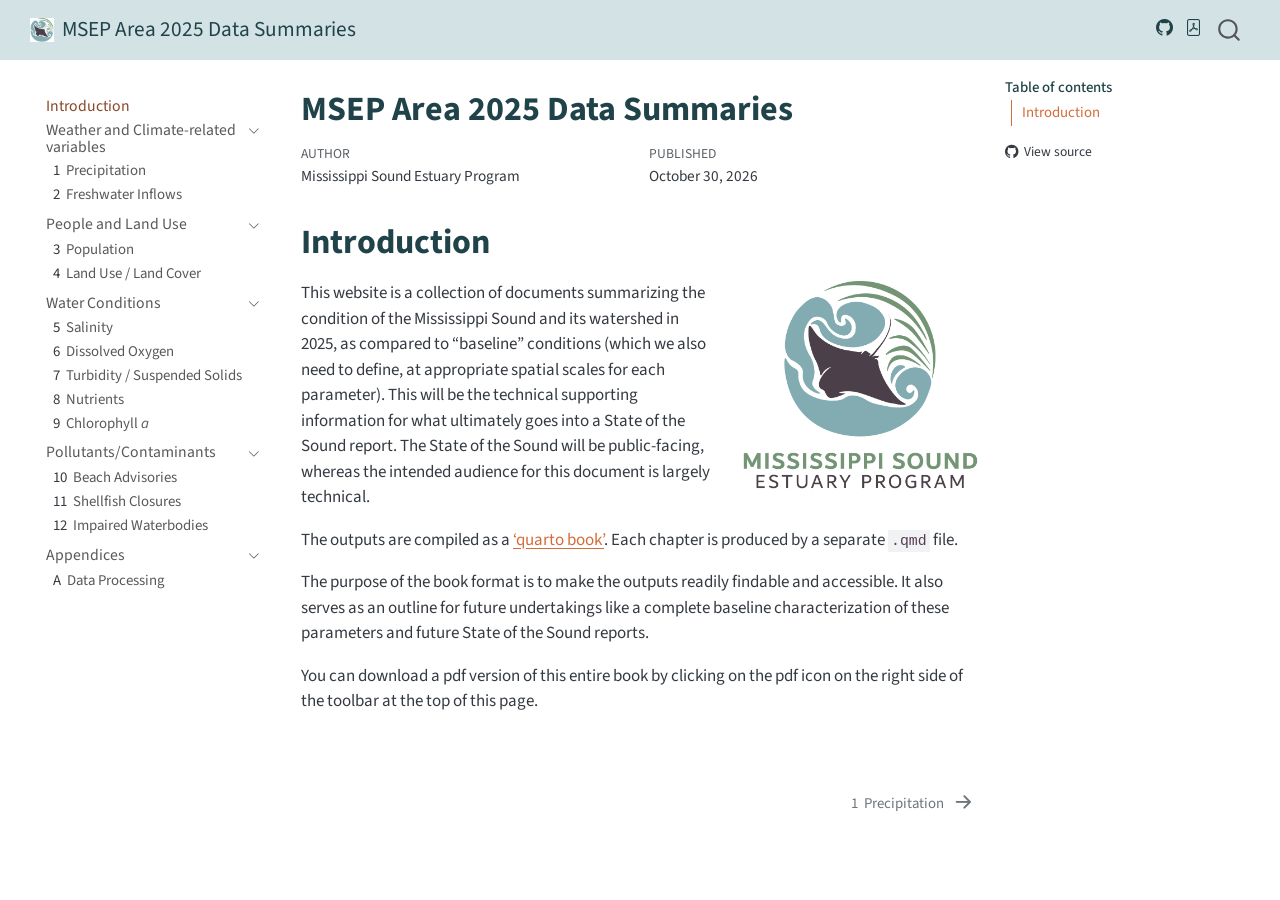
==== commit 849ce67e: "added time series of precip, cleaned up a bit" ====
--- a/_book/index.html
+++ b/_book/index.html
@@ -7,7 +7,7 @@
 <meta name="viewport" content="width=device-width, initial-scale=1.0, user-scalable=yes">
 
 <meta name="author" content="Mississippi Sound Estuary Program">
-<meta name="dcterms.date" content="2026-10-29">
+<meta name="dcterms.date" content="2026-10-30">
 
 <title>MSEP Area 2025 Data Summaries</title>
 <style>
@@ -294,7 +294,7 @@
     <div>
     <div class="quarto-title-meta-heading">Published</div>
     <div class="quarto-title-meta-contents">
-      <p class="date">October 29, 2026</p>
+      <p class="date">October 30, 2026</p>
     </div>
   </div>
   
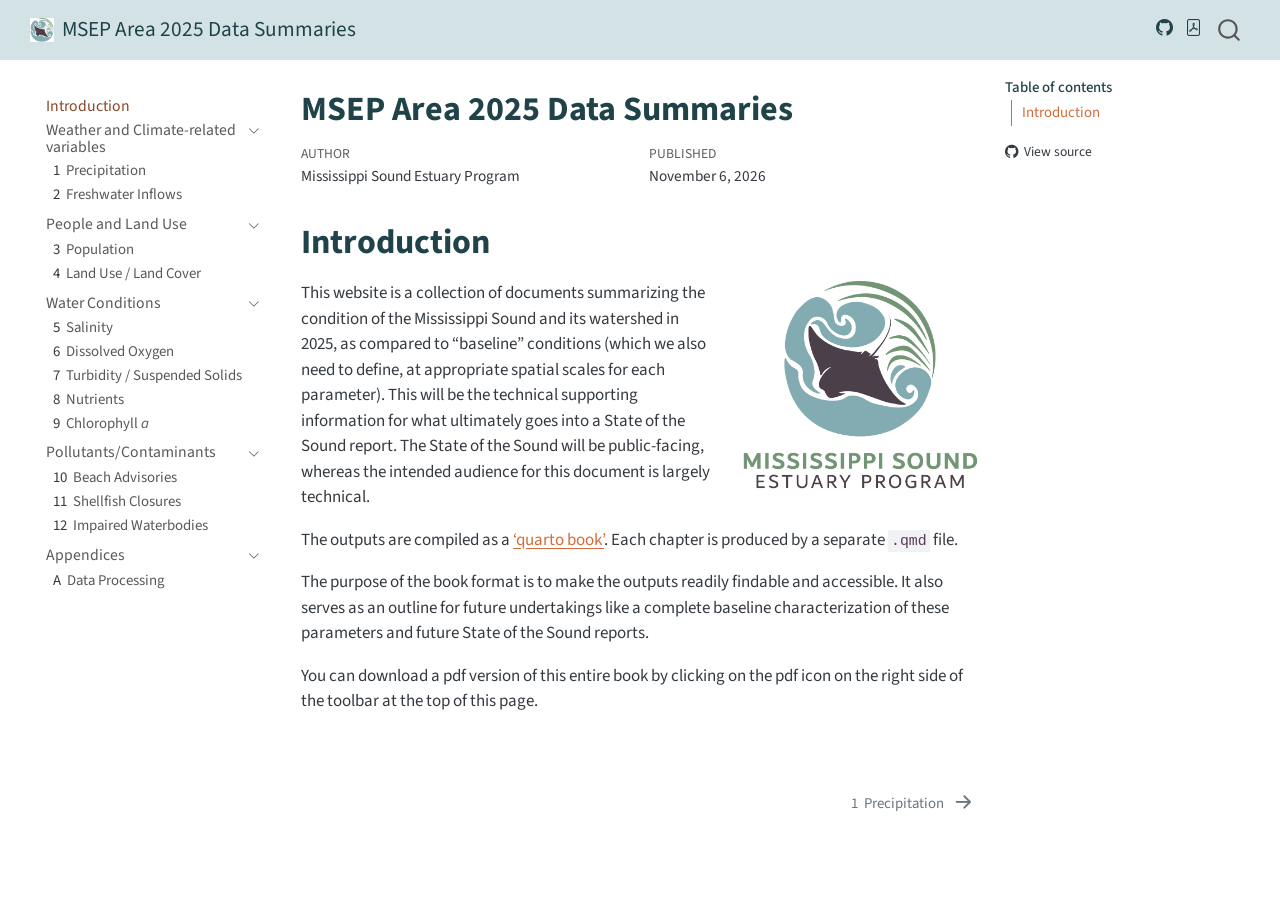
==== commit 259da530: "streamlined annual precip section" ====
--- a/_book/index.html
+++ b/_book/index.html
@@ -7,7 +7,7 @@
 <meta name="viewport" content="width=device-width, initial-scale=1.0, user-scalable=yes">
 
 <meta name="author" content="Mississippi Sound Estuary Program">
-<meta name="dcterms.date" content="2026-10-30">
+<meta name="dcterms.date" content="2026-11-06">
 
 <title>MSEP Area 2025 Data Summaries</title>
 <style>
@@ -294,7 +294,7 @@
     <div>
     <div class="quarto-title-meta-heading">Published</div>
     <div class="quarto-title-meta-contents">
-      <p class="date">October 30, 2026</p>
+      <p class="date">November 6, 2026</p>
     </div>
   </div>
   
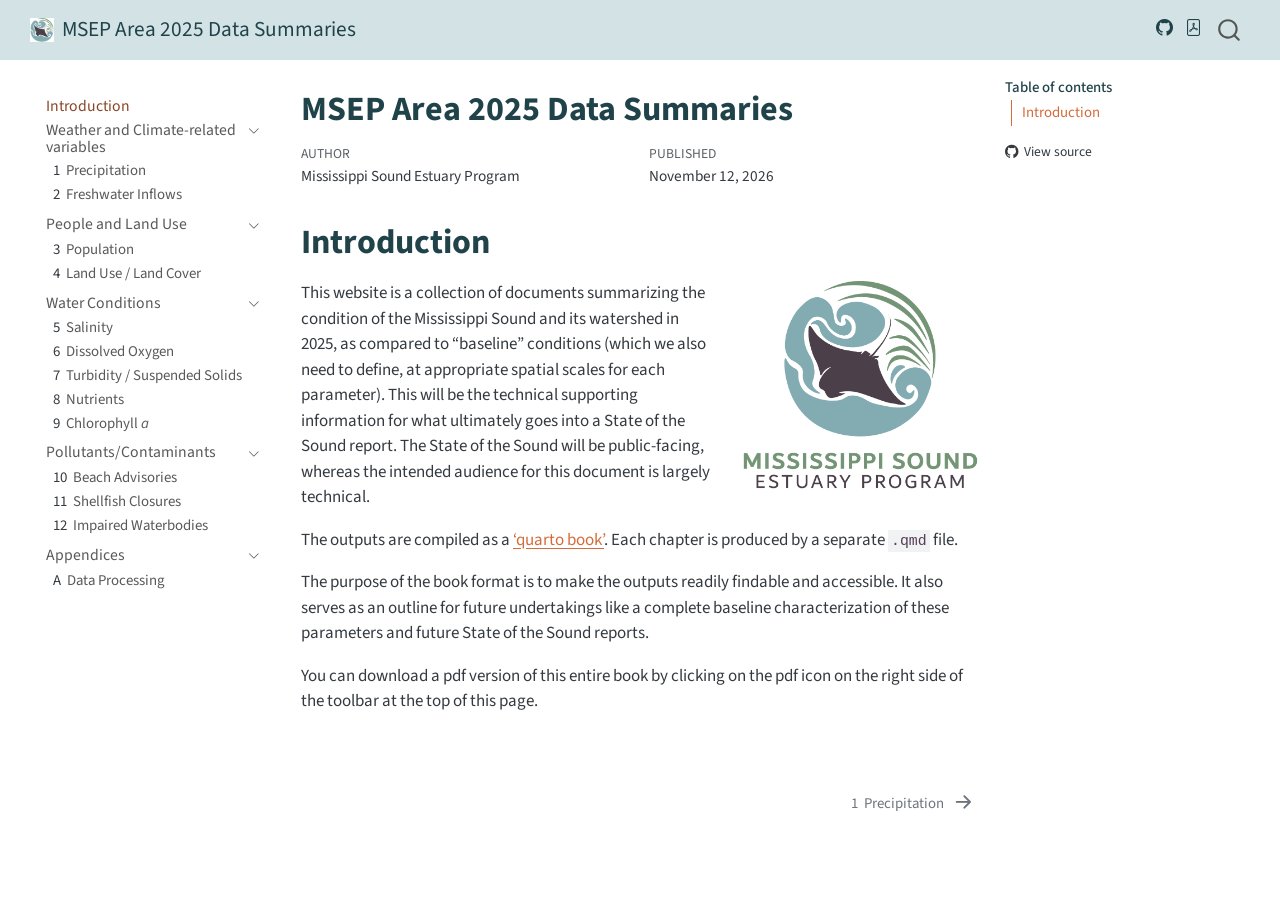
==== commit a9d53cfc: "turned monthly map into % diff; modified table" ====
--- a/_book/index.html
+++ b/_book/index.html
@@ -7,7 +7,7 @@
 <meta name="viewport" content="width=device-width, initial-scale=1.0, user-scalable=yes">
 
 <meta name="author" content="Mississippi Sound Estuary Program">
-<meta name="dcterms.date" content="2026-11-06">
+<meta name="dcterms.date" content="2026-11-12">
 
 <title>MSEP Area 2025 Data Summaries</title>
 <style>
@@ -294,7 +294,7 @@
     <div>
     <div class="quarto-title-meta-heading">Published</div>
     <div class="quarto-title-meta-contents">
-      <p class="date">November 6, 2026</p>
+      <p class="date">November 12, 2026</p>
     </div>
   </div>
   
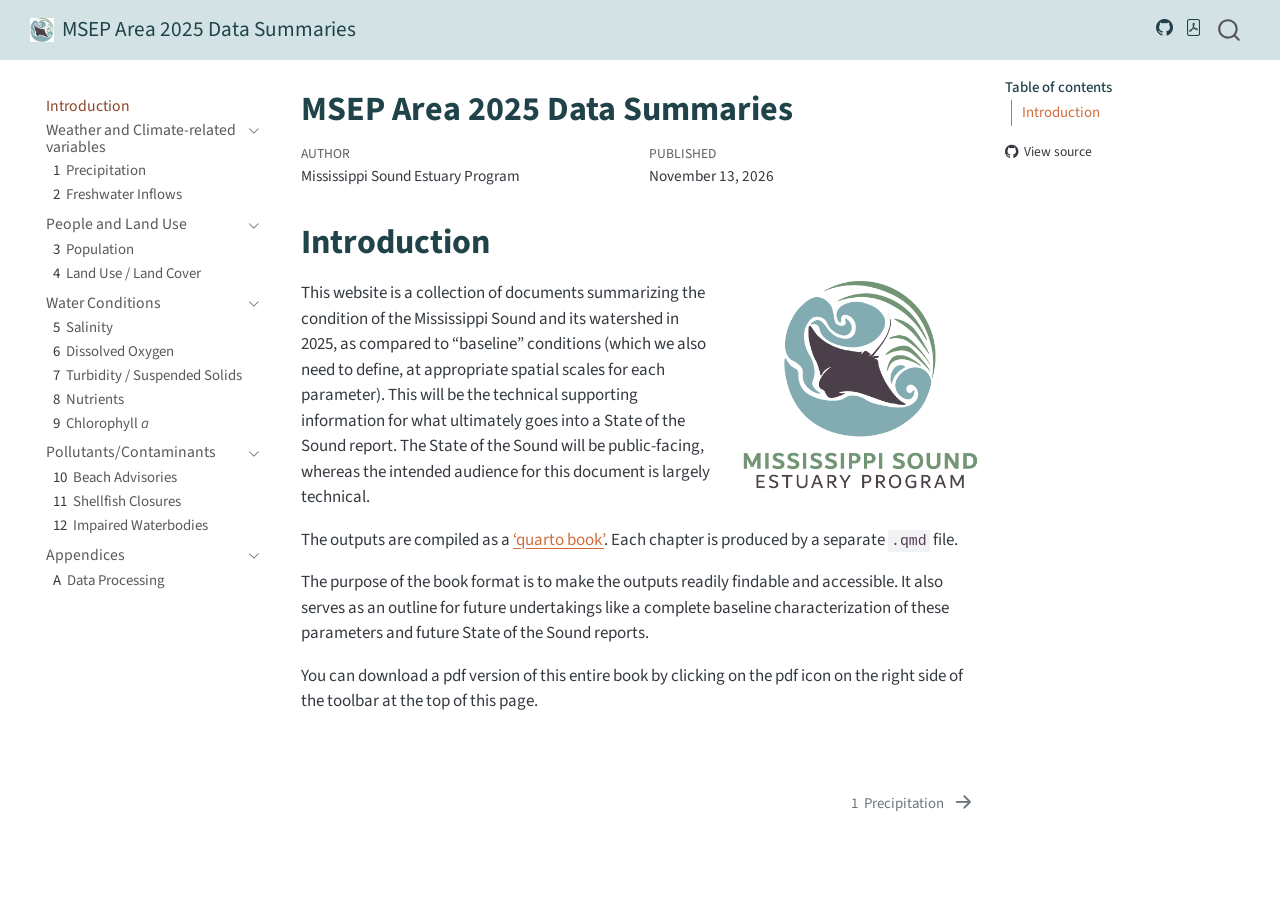
==== commit 14660759: "added population; made wording in precip more precise" ====
--- a/_book/index.html
+++ b/_book/index.html
@@ -7,7 +7,7 @@
 <meta name="viewport" content="width=device-width, initial-scale=1.0, user-scalable=yes">
 
 <meta name="author" content="Mississippi Sound Estuary Program">
-<meta name="dcterms.date" content="2026-11-12">
+<meta name="dcterms.date" content="2026-11-13">
 
 <title>MSEP Area 2025 Data Summaries</title>
 <style>
@@ -294,7 +294,7 @@
     <div>
     <div class="quarto-title-meta-heading">Published</div>
     <div class="quarto-title-meta-contents">
-      <p class="date">November 12, 2026</p>
+      <p class="date">November 13, 2026</p>
     </div>
   </div>
   
